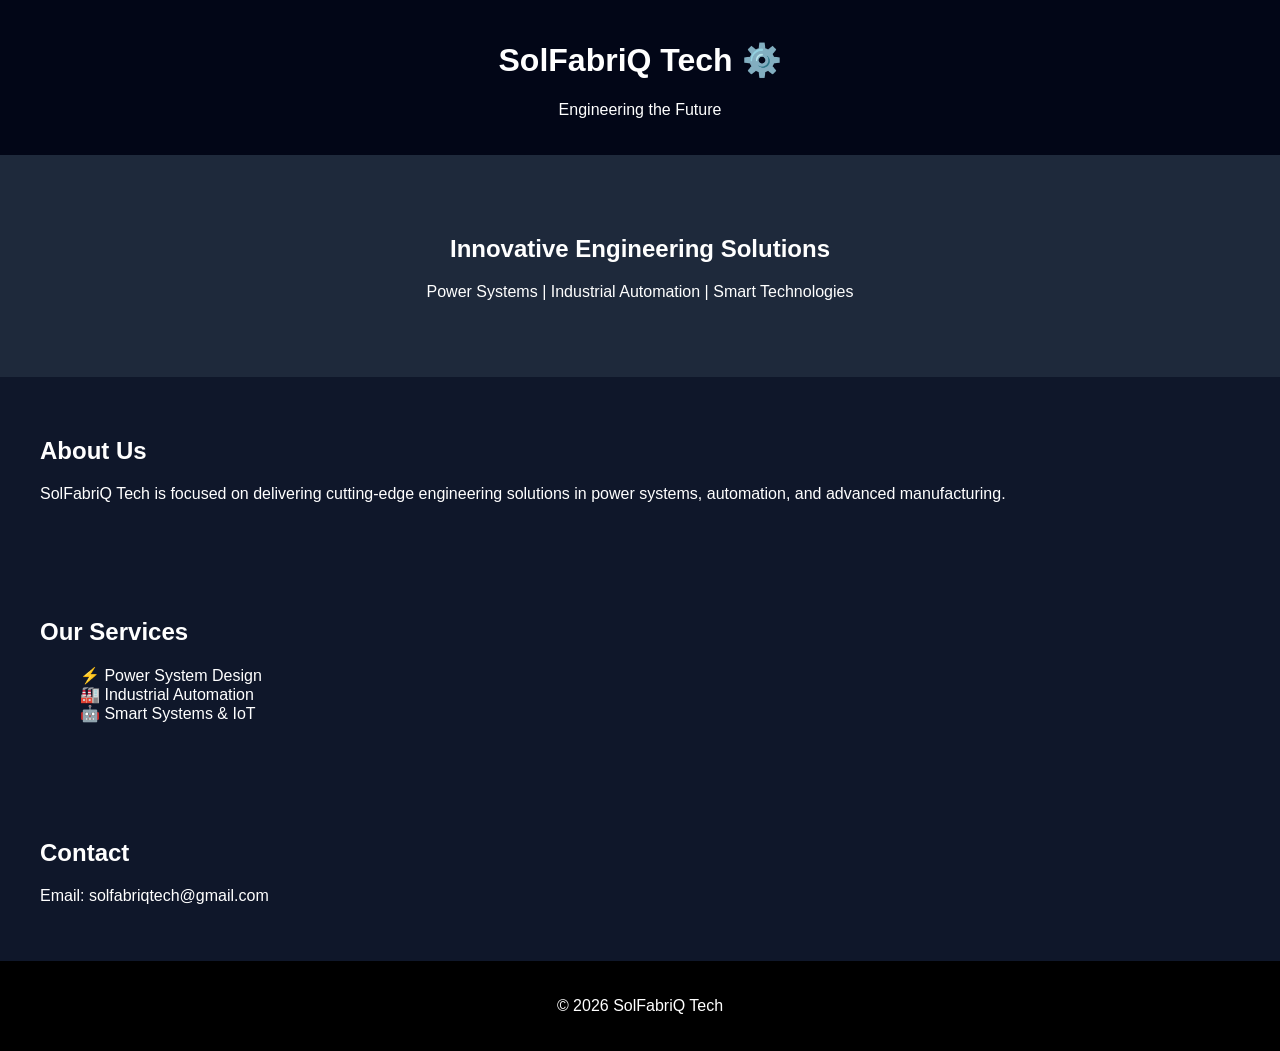
==== index.html @ b2ba8a9e "Initial build" ====
<!DOCTYPE html>
<html lang="en">
<head>
    <meta charset="UTF-8">
    <title>SolFabriQ Tech</title>
    <link rel="stylesheet" href="style.css">
</head>
<body>

<header>
    <h1>SolFabriQ Tech ⚙️</h1>
    <p>Engineering the Future</p>
</header>

<section class="hero">
    <h2>Innovative Engineering Solutions</h2>
    <p>Power Systems | Industrial Automation | Smart Technologies</p>
</section>

<section class="about">
    <h2>About Us</h2>
    <p>SolFabriQ Tech is focused on delivering cutting-edge engineering solutions in power systems, automation, and advanced manufacturing.</p>
</section>

<section class="services">
    <h2>Our Services</h2>
    <ul>
        <li>⚡ Power System Design</li>
        <li>🏭 Industrial Automation</li>
        <li>🤖 Smart Systems & IoT</li>
    </ul>
</section>

<section class="contact">
    <h2>Contact</h2>
    <p>Email: solfabriqtech@gmail.com</p>
</section>

<footer>
    <p>© 2026 SolFabriQ Tech</p>
</footer>

</body>
</html>
---- style.css ----
body {
    font-family: Arial;
    margin: 0;
    background: #0f172a;
    color: white;
}

header {
    background: #020617;
    padding: 20px;
    text-align: center;
}

.hero {
    padding: 60px;
    text-align: center;
    background: #1e293b;
}

.about, .services, .contact {
    padding: 40px;
}

.services ul {
    list-style: none;
}

footer {
    text-align: center;
    padding: 20px;
    background: black;
}
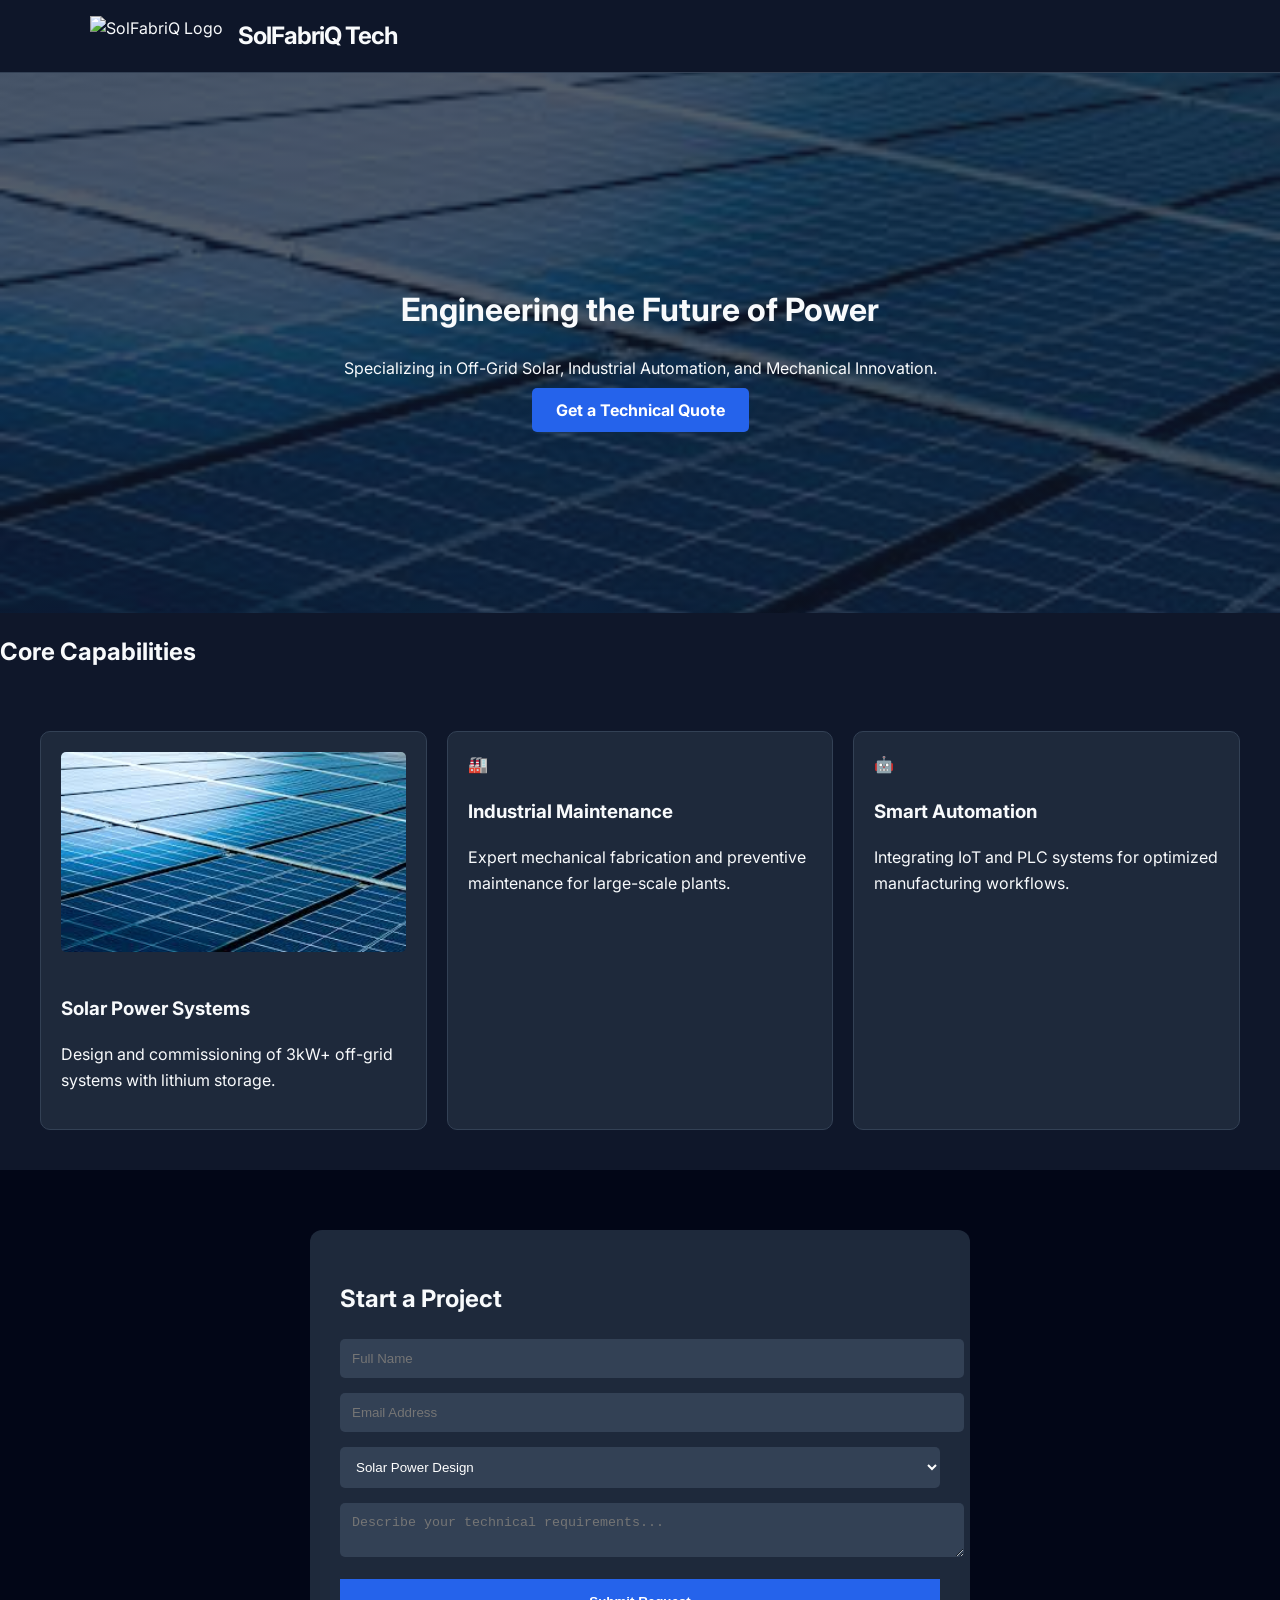
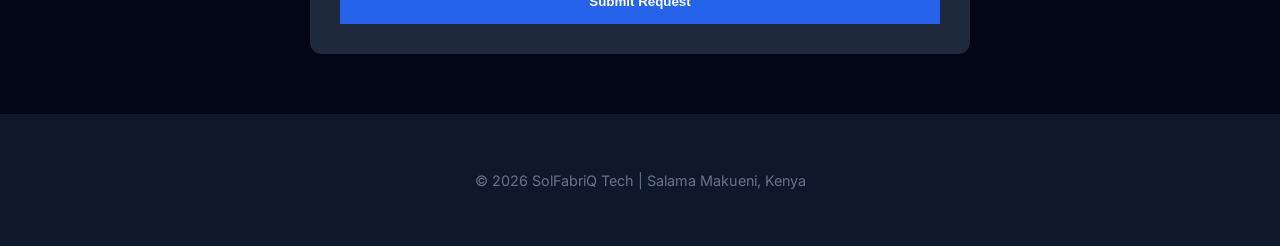
==== commit 5517b567: "Add files via upload Major UI Overhaul with images" ====
--- a/index.html
+++ b/index.html
@@ -2,42 +2,70 @@
 <html lang="en">
 <head>
     <meta charset="UTF-8">
-    <title>SolFabriQ Tech</title>
+    <meta name="viewport" content="width=device-width, initial-scale=1.0">
+    <title>SolFabriQ Tech | Engineering Solutions</title>
     <link rel="stylesheet" href="style.css">
+    <link href="https://fonts.googleapis.com/css2?family=Inter:wght@400;700&display=swap" rel="stylesheet">
 </head>
 <body>
 
-<header>
-    <h1>SolFabriQ Tech ⚙️</h1>
-    <p>Engineering the Future</p>
+<nav>
+    <div class="nav-container">
+        <img src="logo.png" alt="SolFabriQ Logo" class="logo-img">
+        <span class="brand-name">SolFabriQ Tech</span>
+    </div>
+</nav>
+
+<header class="hero">
+    <div class="hero-content">
+        <h1>Engineering the Future of Power</h1>
+        <p>Specializing in Off-Grid Solar, Industrial Automation, and Mechanical Innovation.</p>
+        <a href="#contact" class="btn">Get a Technical Quote</a>
+    </div>
 </header>
 
-<section class="hero">
-    <h2>Innovative Engineering Solutions</h2>
-    <p>Power Systems | Industrial Automation | Smart Technologies</p>
+<section class="services">
+    <div class="section-title">
+        <h2>Core Capabilities</h2>
+    </div>
+    <div class="service-grid">
+        <div class="card">
+            <img src="solar.jpg" alt="Solar Project" class="card-img">
+            <h3>Solar Power Systems</h3>
+            <p>Design and commissioning of 3kW+ off-grid systems with lithium storage.</p>
+        </div>
+        <div class="card">
+            <div class="icon">🏭</div>
+            <h3>Industrial Maintenance</h3>
+            <p>Expert mechanical fabrication and preventive maintenance for large-scale plants.</p>
+        </div>
+        <div class="card">
+            <div class="icon">🤖</div>
+            <h3>Smart Automation</h3>
+            <p>Integrating IoT and PLC systems for optimized manufacturing workflows.</p>
+        </div>
+    </div>
 </section>
 
-<section class="about">
-    <h2>About Us</h2>
-    <p>SolFabriQ Tech is focused on delivering cutting-edge engineering solutions in power systems, automation, and advanced manufacturing.</p>
-</section>
-
-<section class="services">
-    <h2>Our Services</h2>
-    <ul>
-        <li>⚡ Power System Design</li>
-        <li>🏭 Industrial Automation</li>
-        <li>🤖 Smart Systems & IoT</li>
-    </ul>
-</section>
-
-<section class="contact">
-    <h2>Contact</h2>
-    <p>Email: solfabriqtech@gmail.com</p>
+<section id="contact" class="contact-section">
+    <div class="contact-card">
+        <h2>Start a Project</h2>
+        <form action="#">
+            <input type="text" placeholder="Full Name" required>
+            <input type="email" placeholder="Email Address" required>
+            <select>
+                <option>Solar Power Design</option>
+                <option>Industrial Consultation</option>
+                <option>General Inquiry</option>
+            </select>
+            <textarea placeholder="Describe your technical requirements..."></textarea>
+            <button type="submit" class="btn-submit">Submit Request</button>
+        </form>
+    </div>
 </section>
 
 <footer>
-    <p>© 2026 SolFabriQ Tech</p>
+    <p>&copy; 2026 SolFabriQ Tech | Salama Makueni, Kenya</p>
 </footer>
 
 </body>
--- a/style.css
+++ b/style.css
@@ -1,32 +1,122 @@
-body {
-    font-family: Arial;
-    margin: 0;
-    background: #0f172a;
-    color: white;
+:root {
+    --primary: #2563eb;
+    --dark: #0f172a;
+    --light: #f8fafc;
+    --accent: #38bdf8;
 }
 
-header {
-    background: #020617;
-    padding: 20px;
-    text-align: center;
+body {
+    font-family: 'Inter', sans-serif;
+    margin: 0;
+    background-color: var(--dark);
+    color: var(--light);
+    line-height: 1.6;
 }
 
-.hero {
-    padding: 60px;
-    text-align: center;
-    background: #1e293b;
+/* Nav Bar */
+nav {
+    background: rgba(15, 23, 42, 0.9);
+    padding: 1rem;
+    position: sticky;
+    top: 0;
+    z-index: 100;
+    border-bottom: 1px solid #334155;
 }
 
-.about, .services, .contact {
-    padding: 40px;
+.nav-container {
+    display: flex;
+    align-items: center;
+    max-width: 1100px;
+    margin: 0 auto;
 }
 
-.services ul {
-    list-style: none;
+.logo-img {
+    height: 40px;
+    margin-right: 15px;
 }
 
-footer {
+.brand-name {
+    font-weight: bold;
+    font-size: 1.5rem;
+    letter-spacing: -1px;
+}
+
+/* Hero Section */
+.hero {
+    height: 60vh;
+    display: flex;
+    align-items: center;
+    justify-content: center;
     text-align: center;
+    background: linear-gradient(rgba(15, 23, 42, 0.7), rgba(15, 23, 42, 0.7)), 
+                url('solar.jpg') center/cover;
+}
+
+.btn {
+    background: var(--primary);
+    color: white;
+    padding: 12px 24px;
+    text-decoration: none;
+    border-radius: 5px;
+    font-weight: bold;
+    transition: 0.3s;
+}
+
+.btn:hover { background: var(--accent); }
+
+/* Service Cards */
+.service-grid {
+    display: grid;
+    grid-template-columns: repeat(auto-fit, minmax(300px, 1fr));
+    gap: 20px;
+    padding: 40px;
+    max-width: 1200px;
+    margin: 0 auto;
+}
+
+.card {
+    background: #1e293b;
     padding: 20px;
-    background: black;
-}+    border-radius: 10px;
+    border: 1px solid #334155;
+}
+
+.card-img {
+    width: 100%;
+    height: 200px;
+    object-fit: cover;
+    border-radius: 5px;
+    margin-bottom: 15px;
+}
+
+/* Contact Form */
+.contact-section { padding: 60px 20px; background: #020617; }
+.contact-card {
+    max-width: 600px;
+    margin: 0 auto;
+    background: #1e293b;
+    padding: 30px;
+    border-radius: 12px;
+}
+
+input, select, textarea {
+    width: 100%;
+    padding: 12px;
+    margin-bottom: 15px;
+    background: #334155;
+    border: none;
+    color: white;
+    border-radius: 5px;
+}
+
+.btn-submit {
+    width: 100%;
+    padding: 15px;
+    background: var(--primary);
+    border: none;
+    color: white;
+    font-weight: bold;
+    cursor: pointer;
+}
+
+footer { text-align: center; padding: 40px; font-size: 0.9rem; color: #64748b; }
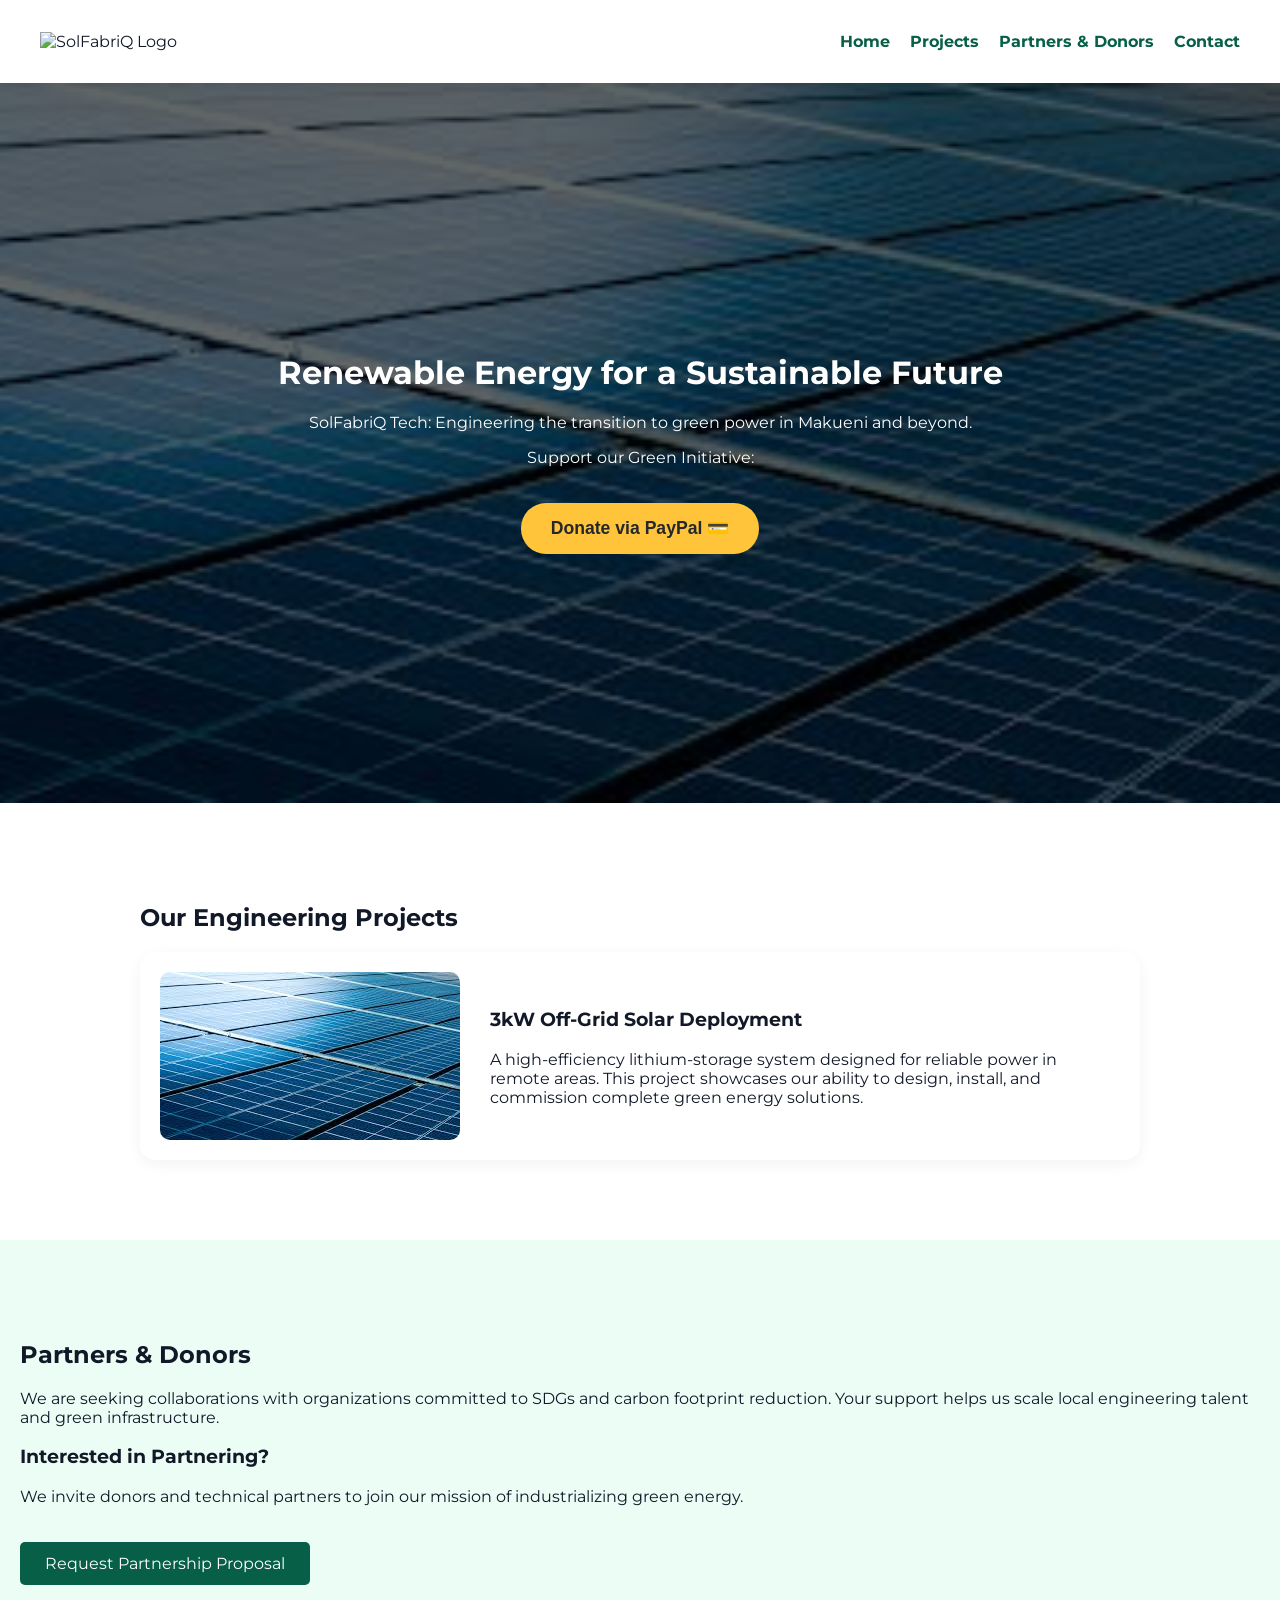
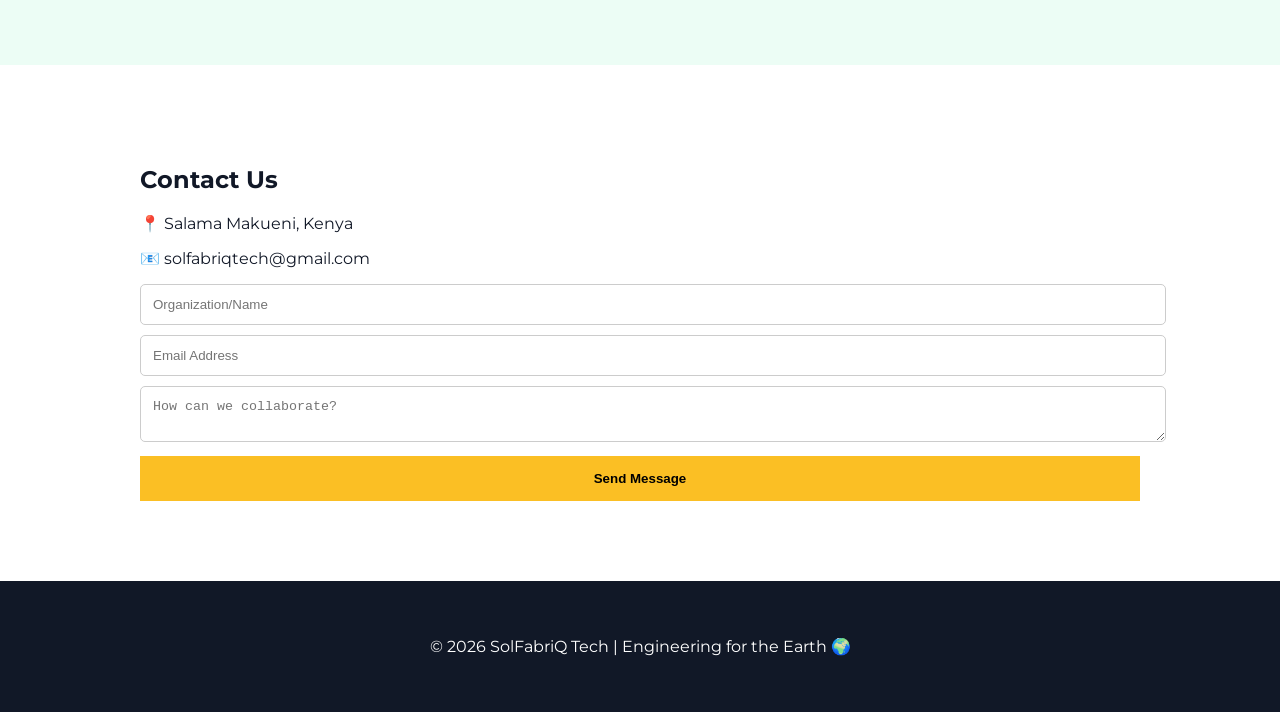
==== commit 59e22638: "Add files via upload Refined" ====
--- a/index.html
+++ b/index.html
@@ -3,69 +3,85 @@
 <head>
     <meta charset="UTF-8">
     <meta name="viewport" content="width=device-width, initial-scale=1.0">
-    <title>SolFabriQ Tech | Engineering Solutions</title>
+    <title>SolFabriQ Tech | Powering Green Innovation</title>
     <link rel="stylesheet" href="style.css">
-    <link href="https://fonts.googleapis.com/css2?family=Inter:wght@400;700&display=swap" rel="stylesheet">
+    <link href="https://fonts.googleapis.com/css2?family=Montserrat:wght@400;700&display=swap" rel="stylesheet">
 </head>
 <body>
 
 <nav>
     <div class="nav-container">
         <img src="logo.png" alt="SolFabriQ Logo" class="logo-img">
-        <span class="brand-name">SolFabriQ Tech</span>
+        <ul class="nav-links">
+            <li><a href="#home">Home</a></li>
+            <li><a href="#projects">Projects</a></li>
+            <li><a href="#partners">Partners & Donors</a></li>
+            <li><a href="#contact">Contact</a></li>
+        </ul>
     </div>
 </nav>
 
-<header class="hero">
+<header id="home" class="hero">
     <div class="hero-content">
-        <h1>Engineering the Future of Power</h1>
-        <p>Specializing in Off-Grid Solar, Industrial Automation, and Mechanical Innovation.</p>
-        <a href="#contact" class="btn">Get a Technical Quote</a>
+        <h1>Renewable Energy for a Sustainable Future</h1>
+        <p>SolFabriQ Tech: Engineering the transition to green power in Makueni and beyond.</p>
+        <div class="paypal-container">
+            <p>Support our Green Initiative:</p>
+            <form action="https://www.paypal.com/cgi-bin/webscr" method="post" target="_top">
+                <input type="hidden" name="cmd" value="_donations" />
+                <input type="hidden" name="business" value="mupamwa@gmail.com" />
+                <input type="hidden" name="currency_code" value="USD" />
+                <button type="submit" class="paypal-btn">Donate via PayPal 💳</button>
+            </form>
+        </div>
     </div>
 </header>
 
-<section class="services">
-    <div class="section-title">
-        <h2>Core Capabilities</h2>
-    </div>
-    <div class="service-grid">
-        <div class="card">
-            <img src="solar.jpg" alt="Solar Project" class="card-img">
-            <h3>Solar Power Systems</h3>
-            <p>Design and commissioning of 3kW+ off-grid systems with lithium storage.</p>
-        </div>
-        <div class="card">
-            <div class="icon">🏭</div>
-            <h3>Industrial Maintenance</h3>
-            <p>Expert mechanical fabrication and preventive maintenance for large-scale plants.</p>
-        </div>
-        <div class="card">
-            <div class="icon">🤖</div>
-            <h3>Smart Automation</h3>
-            <p>Integrating IoT and PLC systems for optimized manufacturing workflows.</p>
+<section id="projects" class="section">
+    <div class="container">
+        <h2>Our Engineering Projects</h2>
+        <div class="project-card">
+            <img src="solar.jpg" alt="Solar Installation" class="project-img">
+            <div class="project-info">
+                <h3>3kW Off-Grid Solar Deployment</h3>
+                <p>A high-efficiency lithium-storage system designed for reliable power in remote areas. This project showcases our ability to design, install, and commission complete green energy solutions.</p>
+            </div>
         </div>
     </div>
 </section>
 
-<section id="contact" class="contact-section">
-    <div class="contact-card">
-        <h2>Start a Project</h2>
-        <form action="#">
-            <input type="text" placeholder="Full Name" required>
-            <input type="email" placeholder="Email Address" required>
-            <select>
-                <option>Solar Power Design</option>
-                <option>Industrial Consultation</option>
-                <option>General Inquiry</option>
-            </select>
-            <textarea placeholder="Describe your technical requirements..."></textarea>
-            <button type="submit" class="btn-submit">Submit Request</button>
-        </form>
+<section id="partners" class="section alt-bg">
+    <div class="container">
+        <h2>Partners & Donors</h2>
+        <p>We are seeking collaborations with organizations committed to SDGs and carbon footprint reduction. Your support helps us scale local engineering talent and green infrastructure.</p>
+        <div class="cta-box">
+            <h3>Interested in Partnering?</h3>
+            <p>We invite donors and technical partners to join our mission of industrializing green energy.</p>
+            <a href="#contact" class="btn">Request Partnership Proposal</a>
+        </div>
+    </div>
+</section>
+
+<section id="contact" class="section">
+    <div class="container">
+        <h2>Contact Us</h2>
+        <div class="contact-grid">
+            <div class="contact-info">
+                <p>📍 Salama Makueni, Kenya</p>
+                <p>📧 solfabriqtech@gmail.com</p>
+            </div>
+            <form class="contact-form">
+                <input type="text" placeholder="Organization/Name" required>
+                <input type="email" placeholder="Email Address" required>
+                <textarea placeholder="How can we collaborate?"></textarea>
+                <button type="submit" class="btn-submit">Send Message</button>
+            </form>
+        </div>
     </div>
 </section>
 
 <footer>
-    <p>&copy; 2026 SolFabriQ Tech | Salama Makueni, Kenya</p>
+    <p>&copy; 2026 SolFabriQ Tech | Engineering for the Earth 🌍</p>
 </footer>
 
 </body>
--- a/style.css
+++ b/style.css
@@ -1,122 +1,105 @@
 :root {
-    --primary: #2563eb;
-    --dark: #0f172a;
-    --light: #f8fafc;
-    --accent: #38bdf8;
+    --sun-gold: #fbbf24;
+    --forest-green: #065f46;
+    --leaf-green: #10b981;
+    --earth-dark: #111827;
+    --light: #f3f4f6;
 }
 
 body {
-    font-family: 'Inter', sans-serif;
+    font-family: 'Montserrat', sans-serif;
     margin: 0;
-    background-color: var(--dark);
-    color: var(--light);
-    line-height: 1.6;
+    color: var(--earth-dark);
+    scroll-behavior: smooth;
 }
 
-/* Nav Bar */
 nav {
-    background: rgba(15, 23, 42, 0.9);
+    background: white;
     padding: 1rem;
     position: sticky;
     top: 0;
-    z-index: 100;
-    border-bottom: 1px solid #334155;
+    box-shadow: 0 2px 10px rgba(0,0,0,0.1);
+    z-index: 1000;
 }
 
 .nav-container {
     display: flex;
+    justify-content: space-between;
     align-items: center;
-    max-width: 1100px;
-    margin: 0 auto;
-}
-
-.logo-img {
-    height: 40px;
-    margin-right: 15px;
-}
-
-.brand-name {
-    font-weight: bold;
-    font-size: 1.5rem;
-    letter-spacing: -1px;
-}
-
-/* Hero Section */
-.hero {
-    height: 60vh;
-    display: flex;
-    align-items: center;
-    justify-content: center;
-    text-align: center;
-    background: linear-gradient(rgba(15, 23, 42, 0.7), rgba(15, 23, 42, 0.7)), 
-                url('solar.jpg') center/cover;
-}
-
-.btn {
-    background: var(--primary);
-    color: white;
-    padding: 12px 24px;
-    text-decoration: none;
-    border-radius: 5px;
-    font-weight: bold;
-    transition: 0.3s;
-}
-
-.btn:hover { background: var(--accent); }
-
-/* Service Cards */
-.service-grid {
-    display: grid;
-    grid-template-columns: repeat(auto-fit, minmax(300px, 1fr));
-    gap: 20px;
-    padding: 40px;
     max-width: 1200px;
     margin: 0 auto;
 }
 
-.card {
-    background: #1e293b;
-    padding: 20px;
-    border-radius: 10px;
-    border: 1px solid #334155;
+.nav-links { list-style: none; display: flex; gap: 20px; }
+.nav-links a { text-decoration: none; color: var(--forest-green); font-weight: bold; }
+
+.hero {
+    background: linear-gradient(rgba(0,0,0,0.6), rgba(0,0,0,0.6)), url('solar.jpg') center/cover;
+    height: 80vh;
+    display: flex;
+    align-items: center;
+    justify-content: center;
+    color: white;
+    text-align: center;
 }
 
-.card-img {
-    width: 100%;
-    height: 200px;
-    object-fit: cover;
-    border-radius: 5px;
-    margin-bottom: 15px;
+.paypal-btn {
+    background: #ffc439;
+    color: #24272b;
+    border: none;
+    padding: 15px 30px;
+    border-radius: 25px;
+    font-weight: bold;
+    cursor: pointer;
+    font-size: 1.1rem;
+    margin-top: 20px;
 }
 
-/* Contact Form */
-.contact-section { padding: 60px 20px; background: #020617; }
-.contact-card {
-    max-width: 600px;
-    margin: 0 auto;
-    background: #1e293b;
-    padding: 30px;
-    border-radius: 12px;
+.section { padding: 80px 20px; max-width: 1000px; margin: 0 auto; }
+.alt-bg { background: #ecfdf5; max-width: 100%; }
+
+.project-card {
+    display: flex;
+    gap: 30px;
+    align-items: center;
+    background: white;
+    padding: 20px;
+    border-radius: 15px;
+    box-shadow: 0 4px 15px rgba(0,0,0,0.05);
 }
 
-input, select, textarea {
+.project-img { width: 400px; border-radius: 10px; }
+
+.btn {
+    display: inline-block;
+    background: var(--forest-green);
+    color: white;
+    padding: 12px 25px;
+    text-decoration: none;
+    border-radius: 5px;
+    margin-top: 20px;
+}
+
+.contact-form input, .contact-form textarea {
     width: 100%;
     padding: 12px;
-    margin-bottom: 15px;
-    background: #334155;
-    border: none;
-    color: white;
+    margin-bottom: 10px;
+    border: 1px solid #ccc;
     border-radius: 5px;
 }
 
 .btn-submit {
+    background: var(--sun-gold);
+    border: none;
+    padding: 15px;
     width: 100%;
-    padding: 15px;
-    background: var(--primary);
-    border: none;
-    color: white;
     font-weight: bold;
     cursor: pointer;
 }
 
-footer { text-align: center; padding: 40px; font-size: 0.9rem; color: #64748b; }+footer { background: var(--earth-dark); color: white; text-align: center; padding: 40px; }
+
+@media (max-width: 768px) {
+    .project-card { flex-direction: column; }
+    .project-img { width: 100%; }
+}
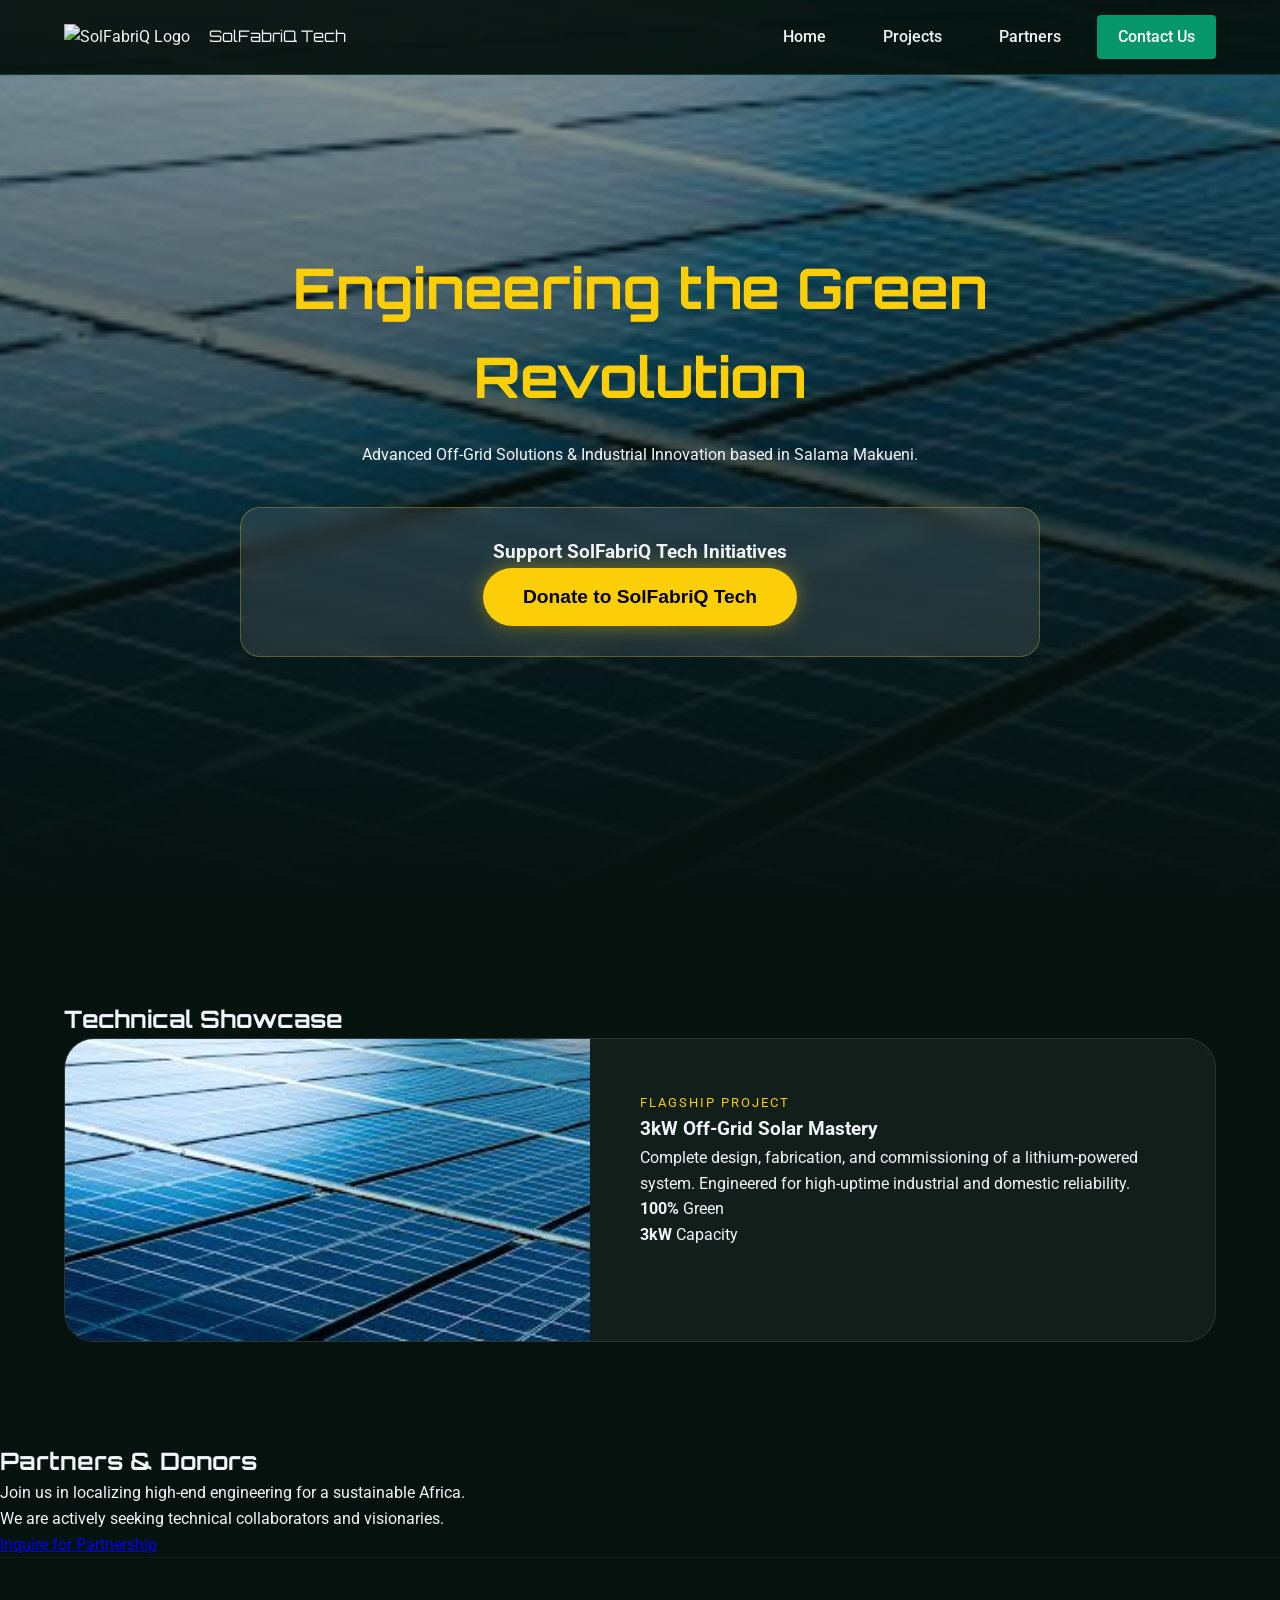
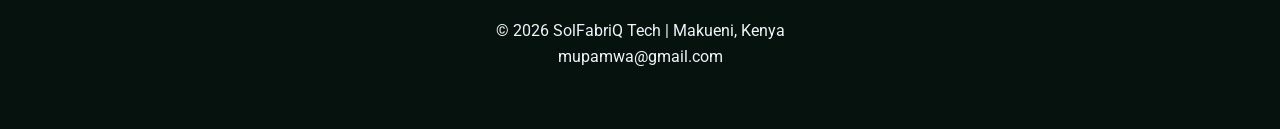
==== commit fd41454a: "Add files via upload Redoing" ====
--- a/index.html
+++ b/index.html
@@ -3,85 +3,82 @@
 <head>
     <meta charset="UTF-8">
     <meta name="viewport" content="width=device-width, initial-scale=1.0">
-    <title>SolFabriQ Tech | Powering Green Innovation</title>
+    <title>SolFabriQ Tech | Leading Green Energy Innovation</title>
     <link rel="stylesheet" href="style.css">
-    <link href="https://fonts.googleapis.com/css2?family=Montserrat:wght@400;700&display=swap" rel="stylesheet">
+    <link href="https://fonts.googleapis.com/css2?family=Orbitron:wght@400;700&family=Roboto:wght@300;500&display=swap" rel="stylesheet">
 </head>
 <body>
 
 <nav>
     <div class="nav-container">
-        <img src="logo.png" alt="SolFabriQ Logo" class="logo-img">
-        <ul class="nav-links">
-            <li><a href="#home">Home</a></li>
-            <li><a href="#projects">Projects</a></li>
-            <li><a href="#partners">Partners & Donors</a></li>
-            <li><a href="#contact">Contact</a></li>
-        </ul>
+        <div class="brand">
+            <img src="logo.png" alt="SolFabriQ Logo" class="logo-main">
+            <span class="brand-text">SolFabriQ <span class="tech-highlight">Tech</span></span>
+        </div>
+        <div class="nav-menu">
+            <a href="#home" class="nav-btn">Home</a>
+            <a href="#projects" class="nav-btn">Projects</a>
+            <a href="#partners" class="nav-btn">Partners</a>
+            <a href="#contact" class="nav-btn btn-cta">Contact Us</a>
+        </div>
     </div>
 </nav>
 
-<header id="home" class="hero">
+<section id="home" class="hero">
+    <div class="hero-overlay"></div>
     <div class="hero-content">
-        <h1>Renewable Energy for a Sustainable Future</h1>
-        <p>SolFabriQ Tech: Engineering the transition to green power in Makueni and beyond.</p>
-        <div class="paypal-container">
-            <p>Support our Green Initiative:</p>
+        <h1 class="glitch">Engineering the Green Revolution</h1>
+        <p>Advanced Off-Grid Solutions & Industrial Innovation based in Salama Makueni.</p>
+        
+        <div class="donation-card">
+            <h3>Support SolFabriQ Tech Initiatives</h3>
             <form action="https://www.paypal.com/cgi-bin/webscr" method="post" target="_top">
                 <input type="hidden" name="cmd" value="_donations" />
                 <input type="hidden" name="business" value="mupamwa@gmail.com" />
+                <input type="hidden" name="item_name" value="Donation to SolFabriQ Tech Green Energy Fund" />
                 <input type="hidden" name="currency_code" value="USD" />
-                <button type="submit" class="paypal-btn">Donate via PayPal 💳</button>
+                <button type="submit" class="paypal-premium-btn">Donate to SolFabriQ Tech</button>
             </form>
         </div>
     </div>
-</header>
+</section>
 
-<section id="projects" class="section">
+<section id="projects" class="glass-section">
     <div class="container">
-        <h2>Our Engineering Projects</h2>
-        <div class="project-card">
-            <img src="solar.jpg" alt="Solar Installation" class="project-img">
-            <div class="project-info">
-                <h3>3kW Off-Grid Solar Deployment</h3>
-                <p>A high-efficiency lithium-storage system designed for reliable power in remote areas. This project showcases our ability to design, install, and commission complete green energy solutions.</p>
+        <h2 class="section-title">Technical Showcase</h2>
+        <div class="project-display">
+            <div class="project-image-container">
+                <img src="solar.jpg" alt="3kW Solar Project" class="featured-img">
+            </div>
+            <div class="project-details">
+                <span class="tag">Flagship Project</span>
+                <h3>3kW Off-Grid Solar Mastery</h3>
+                <p>Complete design, fabrication, and commissioning of a lithium-powered system. Engineered for high-uptime industrial and domestic reliability.</p>
+                <div class="stats">
+                    <div class="stat-item"><strong>100%</strong> <span>Green</span></div>
+                    <div class="stat-item"><strong>3kW</strong> <span>Capacity</span></div>
+                </div>
             </div>
         </div>
     </div>
 </section>
 
-<section id="partners" class="section alt-bg">
-    <div class="container">
+<section id="partners" class="partners-section">
+    <div class="container text-center">
         <h2>Partners & Donors</h2>
-        <p>We are seeking collaborations with organizations committed to SDGs and carbon footprint reduction. Your support helps us scale local engineering talent and green infrastructure.</p>
-        <div class="cta-box">
-            <h3>Interested in Partnering?</h3>
-            <p>We invite donors and technical partners to join our mission of industrializing green energy.</p>
-            <a href="#contact" class="btn">Request Partnership Proposal</a>
-        </div>
-    </div>
-</section>
-
-<section id="contact" class="section">
-    <div class="container">
-        <h2>Contact Us</h2>
-        <div class="contact-grid">
-            <div class="contact-info">
-                <p>📍 Salama Makueni, Kenya</p>
-                <p>📧 solfabriqtech@gmail.com</p>
-            </div>
-            <form class="contact-form">
-                <input type="text" placeholder="Organization/Name" required>
-                <input type="email" placeholder="Email Address" required>
-                <textarea placeholder="How can we collaborate?"></textarea>
-                <button type="submit" class="btn-submit">Send Message</button>
-            </form>
+        <p class="sub-text">Join us in localizing high-end engineering for a sustainable Africa.</p>
+        <div class="partner-cta">
+            <p>We are actively seeking technical collaborators and visionaries.</p>
+            <a href="mailto:mupamwa@gmail.com" class="outline-btn">Inquire for Partnership</a>
         </div>
     </div>
 </section>
 
 <footer>
-    <p>&copy; 2026 SolFabriQ Tech | Engineering for the Earth 🌍</p>
+    <div class="footer-content">
+        <p>&copy; 2026 SolFabriQ Tech | Makueni, Kenya</p>
+        <p class="footer-email">mupamwa@gmail.com</p>
+    </div>
 </footer>
 
 </body>
--- a/style.css
+++ b/style.css
@@ -1,105 +1,133 @@
 :root {
-    --sun-gold: #fbbf24;
-    --forest-green: #065f46;
-    --leaf-green: #10b981;
-    --earth-dark: #111827;
-    --light: #f3f4f6;
+    --primary-green: #059669;
+    --solar-gold: #fbce07;
+    --deep-bg: #06120e;
+    --glass: rgba(255, 255, 255, 0.05);
+    --text-light: #f1f5f9;
 }
 
+* { box-sizing: border-box; margin: 0; padding: 0; }
+
 body {
-    font-family: 'Montserrat', sans-serif;
-    margin: 0;
-    color: var(--earth-dark);
-    scroll-behavior: smooth;
+    font-family: 'Roboto', sans-serif;
+    background-color: var(--deep-bg);
+    color: var(--text-light);
+    line-height: 1.6;
+    overflow-x: hidden;
 }
 
+h1, h2, .brand-text { font-family: 'Orbitron', sans-serif; }
+
+/* Navigation - Modern Buttons */
 nav {
-    background: white;
-    padding: 1rem;
-    position: sticky;
+    background: rgba(6, 18, 14, 0.95);
+    padding: 15px 5%;
+    position: fixed;
+    width: 100%;
     top: 0;
-    box-shadow: 0 2px 10px rgba(0,0,0,0.1);
     z-index: 1000;
+    border-bottom: 1px solid rgba(5, 150, 105, 0.3);
 }
 
 .nav-container {
     display: flex;
     justify-content: space-between;
     align-items: center;
-    max-width: 1200px;
+    max-width: 1400px;
     margin: 0 auto;
 }
 
-.nav-links { list-style: none; display: flex; gap: 20px; }
-.nav-links a { text-decoration: none; color: var(--forest-green); font-weight: bold; }
+.logo-main { height: 50px; margin-right: 15px; vertical-align: middle; }
 
+.nav-menu { display: flex; gap: 15px; }
+
+.nav-btn {
+    text-decoration: none;
+    color: var(--text-light);
+    padding: 8px 20px;
+    border-radius: 4px;
+    font-weight: 500;
+    transition: 0.3s;
+    border: 1px solid transparent;
+}
+
+.nav-btn:hover { background: var(--glass); border-color: var(--primary-green); }
+
+.btn-cta { background: var(--primary-green); color: white; }
+
+/* Hero Section */
 .hero {
-    background: linear-gradient(rgba(0,0,0,0.6), rgba(0,0,0,0.6)), url('solar.jpg') center/cover;
-    height: 80vh;
+    height: 100vh;
+    background: url('solar.jpg') center/cover no-repeat;
     display: flex;
     align-items: center;
     justify-content: center;
-    color: white;
-    text-align: center;
+    position: relative;
 }
 
-.paypal-btn {
-    background: #ffc439;
-    color: #24272b;
-    border: none;
-    padding: 15px 30px;
-    border-radius: 25px;
-    font-weight: bold;
-    cursor: pointer;
-    font-size: 1.1rem;
-    margin-top: 20px;
+.hero-overlay {
+    position: absolute;
+    inset: 0;
+    background: linear-gradient(to bottom, rgba(6,18,14,0.4), var(--deep-bg));
 }
 
-.section { padding: 80px 20px; max-width: 1000px; margin: 0 auto; }
-.alt-bg { background: #ecfdf5; max-width: 100%; }
-
-.project-card {
-    display: flex;
-    gap: 30px;
-    align-items: center;
-    background: white;
-    padding: 20px;
-    border-radius: 15px;
-    box-shadow: 0 4px 15px rgba(0,0,0,0.05);
+.hero-content {
+    position: relative;
+    z-index: 10;
+    text-align: center;
+    max-width: 800px;
 }
 
-.project-img { width: 400px; border-radius: 10px; }
+.hero-content h1 { font-size: 3.5rem; margin-bottom: 20px; color: var(--solar-gold); }
 
-.btn {
-    display: inline-block;
-    background: var(--forest-green);
-    color: white;
-    padding: 12px 25px;
-    text-decoration: none;
-    border-radius: 5px;
-    margin-top: 20px;
+.donation-card {
+    background: rgba(255, 255, 255, 0.1);
+    backdrop-filter: blur(10px);
+    padding: 30px;
+    border-radius: 20px;
+    margin-top: 40px;
+    border: 1px solid rgba(251, 206, 7, 0.3);
 }
 
-.contact-form input, .contact-form textarea {
-    width: 100%;
-    padding: 12px;
-    margin-bottom: 10px;
-    border: 1px solid #ccc;
-    border-radius: 5px;
+.paypal-premium-btn {
+    background: var(--solar-gold);
+    color: #000;
+    border: none;
+    padding: 18px 40px;
+    font-size: 1.2rem;
+    font-weight: bold;
+    border-radius: 50px;
+    cursor: pointer;
+    box-shadow: 0 0 20px rgba(251, 206, 7, 0.4);
+    transition: transform 0.2s;
 }
 
-.btn-submit {
-    background: var(--sun-gold);
-    border: none;
-    padding: 15px;
-    width: 100%;
-    font-weight: bold;
-    cursor: pointer;
+.paypal-premium-btn:hover { transform: scale(1.05); }
+
+/* Projects Section */
+.glass-section { padding: 100px 5%; background: var(--deep-bg); }
+.project-display {
+    display: flex;
+    background: var(--glass);
+    border-radius: 30px;
+    overflow: hidden;
+    border: 1px solid rgba(255,255,255,0.1);
 }
 
-footer { background: var(--earth-dark); color: white; text-align: center; padding: 40px; }
+.project-image-container { flex: 1; }
+.featured-img { width: 100%; height: 100%; object-fit: cover; }
+.project-details { flex: 1; padding: 50px; }
+
+.tag { color: var(--solar-gold); text-transform: uppercase; font-size: 0.8rem; letter-spacing: 2px; }
+
+footer {
+    padding: 60px;
+    text-align: center;
+    border-top: 1px solid var(--glass);
+}
 
 @media (max-width: 768px) {
-    .project-card { flex-direction: column; }
-    .project-img { width: 100%; }
+    .nav-menu { display: none; } /* Mobile optimization needed later */
+    .project-display { flex-direction: column; }
+    .hero-content h1 { font-size: 2.2rem; }
 }
